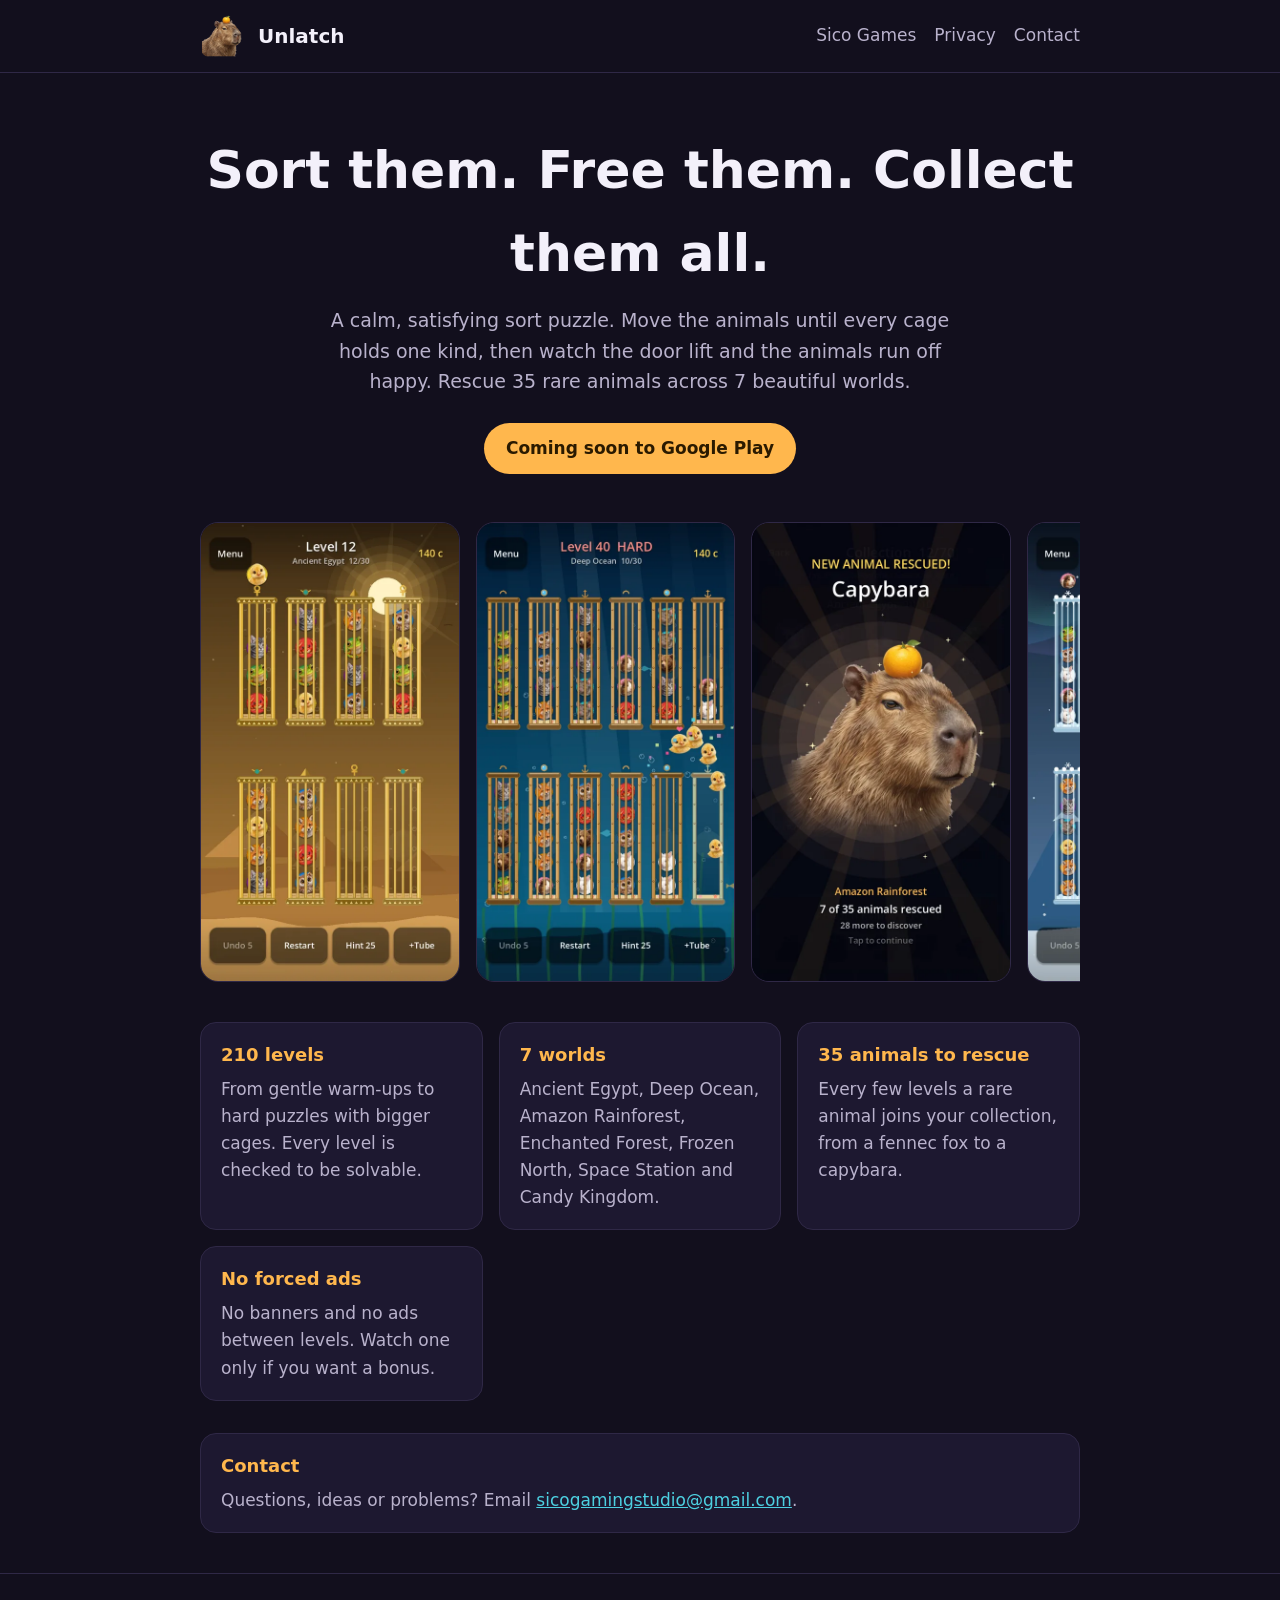
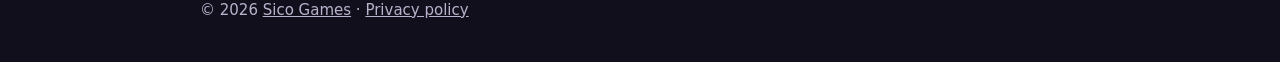
==== unlatch/index.html @ 70e8a8b9 "Generic Sico Games site, Unlatch page under /unlatch/ Co-Authored-By: Claude Opus 5.5 (1M context) <" ====
<!doctype html>
<html lang="en">
<head>
<meta charset="utf-8">
<meta name="viewport" content="width=device-width, initial-scale=1">
<title>Unlatch: Animal Sort Puzzle</title>
<meta name="description" content="A relaxing sort puzzle: sort the animals into cages, open the doors, set them free and collect 35 rare animals across 7 worlds.">
<link rel="icon" href="../img/capybara.webp">
<link rel="stylesheet" href="../style.css">
</head>
<body>
<header class="site">
  <div class="wrap">
    <img src="../img/capybara.webp" alt="">
    <a class="name" href="./">Unlatch</a>
    <nav><a href="../">Sico Games</a><a href="privacy.html">Privacy</a><a href="#contact">Contact</a></nav>
  </div>
</header>

<main class="wrap">
  <section class="hero">
    <h1>Sort them. Free them. Collect them all.</h1>
    <p>A calm, satisfying sort puzzle. Move the animals until every cage holds one kind, then watch the door lift and the animals run off happy. Rescue 35 rare animals across 7 beautiful worlds.</p>
    <a class="badge" href="#">Coming soon to Google Play</a>
  </section>

  <section class="shots" aria-label="Screenshots">
    <img src="../img/egypt.webp" alt="A level in the Ancient Egypt world with golden cages">
    <img src="../img/cage_open.webp" alt="A cage opening and the animals hopping free">
    <img src="../img/reveal.webp" alt="A newly rescued capybara shown full screen">
    <img src="../img/frozen.webp" alt="A level in the Frozen North world with ice cages">
    <img src="../img/progress.webp" alt="The progress screen">
  </section>

  <section class="features">
    <div class="card"><h3>210 levels</h3><p>From gentle warm-ups to hard puzzles with bigger cages. Every level is checked to be solvable.</p></div>
    <div class="card"><h3>7 worlds</h3><p>Ancient Egypt, Deep Ocean, Amazon Rainforest, Enchanted Forest, Frozen North, Space Station and Candy Kingdom.</p></div>
    <div class="card"><h3>35 animals to rescue</h3><p>Every few levels a rare animal joins your collection, from a fennec fox to a capybara.</p></div>
    <div class="card"><h3>No forced ads</h3><p>No banners and no ads between levels. Watch one only if you want a bonus.</p></div>
  </section>

  <section id="contact" class="card">
    <h3>Contact</h3>
    <p>Questions, ideas or problems? Email <a href="mailto:sicogamingstudio@gmail.com">sicogamingstudio@gmail.com</a>.</p>
  </section>
</main>

<footer>
  <div class="wrap">© 2026 <a href="../">Sico Games</a> · <a href="privacy.html">Privacy policy</a></div>
</footer>
</body>
</html>
---- style.css ----
:root {
  --bg: #120f1d;
  --panel: #1d1830;
  --text: #f3f0fa;
  --muted: #b9b2cc;
  --accent: #ffb74d;
  --accent2: #4dd0e1;
  --line: #2f2846;
}
* { box-sizing: border-box; }
body {
  margin: 0;
  background: var(--bg);
  color: var(--text);
  font: 17px/1.6 system-ui, -apple-system, "Segoe UI", Roboto, sans-serif;
}
a { color: var(--accent2); }
.wrap { max-width: 920px; margin: 0 auto; padding: 0 20px; }
header.site { border-bottom: 1px solid var(--line); }
header.site .wrap { display: flex; flex-wrap: wrap; align-items: center; gap: 10px 14px; padding-top: 14px; padding-bottom: 14px; }
header.site img { width: 44px; height: 44px; border-radius: 12px; }
header.site .name { font-weight: 700; font-size: 20px; color: var(--text); text-decoration: none; }
header.site nav { margin-left: auto; display: flex; gap: 18px; }
header.site nav a { color: var(--muted); text-decoration: none; }
header.site nav a:hover { color: var(--text); }
.hero { text-align: center; padding: 56px 0 24px; }
.hero h1 { font-size: clamp(32px, 6vw, 52px); margin: 0 0 10px; }
.hero p { color: var(--muted); font-size: 19px; max-width: 640px; margin: 0 auto 26px; }
.badge {
  display: inline-block; padding: 12px 22px; border-radius: 999px;
  background: var(--accent); color: #2a1a00; font-weight: 700; text-decoration: none;
}
.shots { display: flex; gap: 16px; overflow-x: auto; padding: 24px 0 8px; scroll-snap-type: x mandatory; }
.shots img { height: 460px; border-radius: 18px; border: 1px solid var(--line); scroll-snap-align: center; flex: none; }
.features { display: grid; grid-template-columns: repeat(auto-fit, minmax(240px, 1fr)); gap: 16px; padding: 32px 0; }
.card { background: var(--panel); border: 1px solid var(--line); border-radius: 16px; padding: 18px 20px; }
.card h3 { margin: 0 0 6px; color: var(--accent); font-size: 18px; }
.card p { margin: 0; color: var(--muted); }
footer { border-top: 1px solid var(--line); margin-top: 40px; padding: 24px 0 40px; color: var(--muted); font-size: 15px; }
footer a { color: var(--muted); }
.doc { padding-top: 36px; padding-bottom: 36px; }
.doc table { display: block; overflow-x: auto; }
.doc h1 { font-size: 34px; margin-bottom: 4px; }
.doc .updated { color: var(--muted); margin-top: 0; }
.doc h2 { margin-top: 34px; font-size: 22px; color: var(--accent); }
.doc h3 { font-size: 18px; margin-bottom: 4px; }
.doc table { border-collapse: collapse; width: 100%; margin: 12px 0; font-size: 15px; }
.doc th, .doc td { border: 1px solid var(--line); padding: 8px 10px; text-align: left; vertical-align: top; }
.doc th { background: var(--panel); }
.doc .summary { background: var(--panel); border: 1px solid var(--line); border-radius: 14px; padding: 6px 20px; }
@media (max-width: 600px) {
  header.site nav { gap: 12px; font-size: 15px; margin-left: 0; width: 100%; }
  .shots img { height: 380px; }
}
.card.game { display: flex; gap: 18px; align-items: center; text-decoration: none; color: var(--text); grid-column: 1 / -1; }
.card.game img { width: 140px; border-radius: 14px; flex: none; }
.card.game .more { color: var(--accent2); margin-top: 8px; }
.card.game:hover { border-color: var(--accent); }
@media (max-width: 600px) { .card.game { flex-direction: column; align-items: flex-start; } .card.game img { width: 100%; max-width: 260px; } }
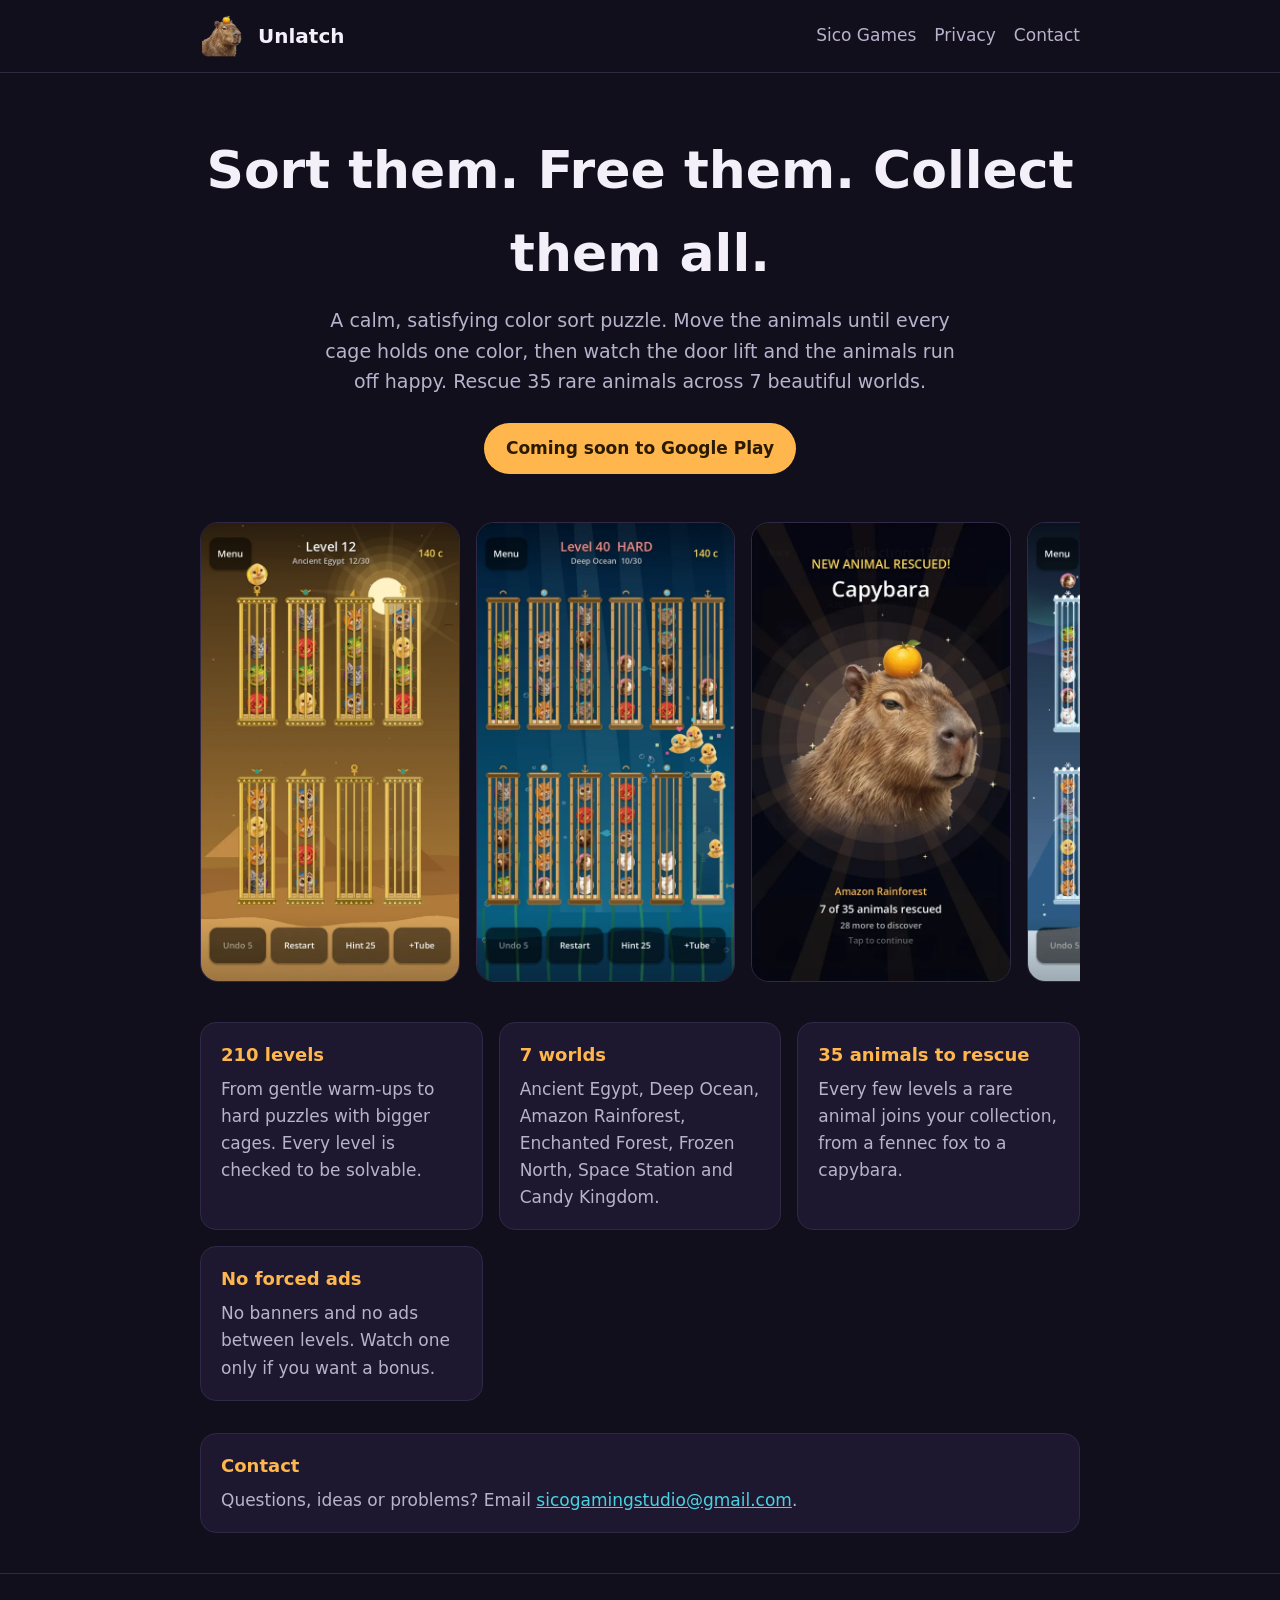
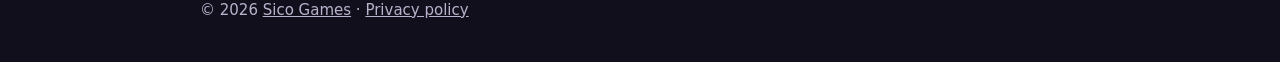
==== commit 6ab8e7e9: "Rename Unlatch to Unlatch: Animal Color Sort Co-Authored-By: Claude Opus 5.5 (1M context) <noreply@a" ====
--- a/unlatch/index.html
+++ b/unlatch/index.html
@@ -3,8 +3,8 @@
 <head>
 <meta charset="utf-8">
 <meta name="viewport" content="width=device-width, initial-scale=1">
-<title>Unlatch: Animal Sort Puzzle</title>
-<meta name="description" content="A relaxing sort puzzle: sort the animals into cages, open the doors, set them free and collect 35 rare animals across 7 worlds.">
+<title>Unlatch: Animal Color Sort</title>
+<meta name="description" content="A relaxing color sort puzzle: sort the animals by color, open the doors, set them free and collect 35 rare animals across 7 worlds.">
 <link rel="icon" href="../img/capybara.webp">
 <link rel="stylesheet" href="../style.css">
 </head>
@@ -20,7 +20,7 @@
 <main class="wrap">
   <section class="hero">
     <h1>Sort them. Free them. Collect them all.</h1>
-    <p>A calm, satisfying sort puzzle. Move the animals until every cage holds one kind, then watch the door lift and the animals run off happy. Rescue 35 rare animals across 7 beautiful worlds.</p>
+    <p>A calm, satisfying color sort puzzle. Move the animals until every cage holds one color, then watch the door lift and the animals run off happy. Rescue 35 rare animals across 7 beautiful worlds.</p>
     <a class="badge" href="#">Coming soon to Google Play</a>
   </section>
 
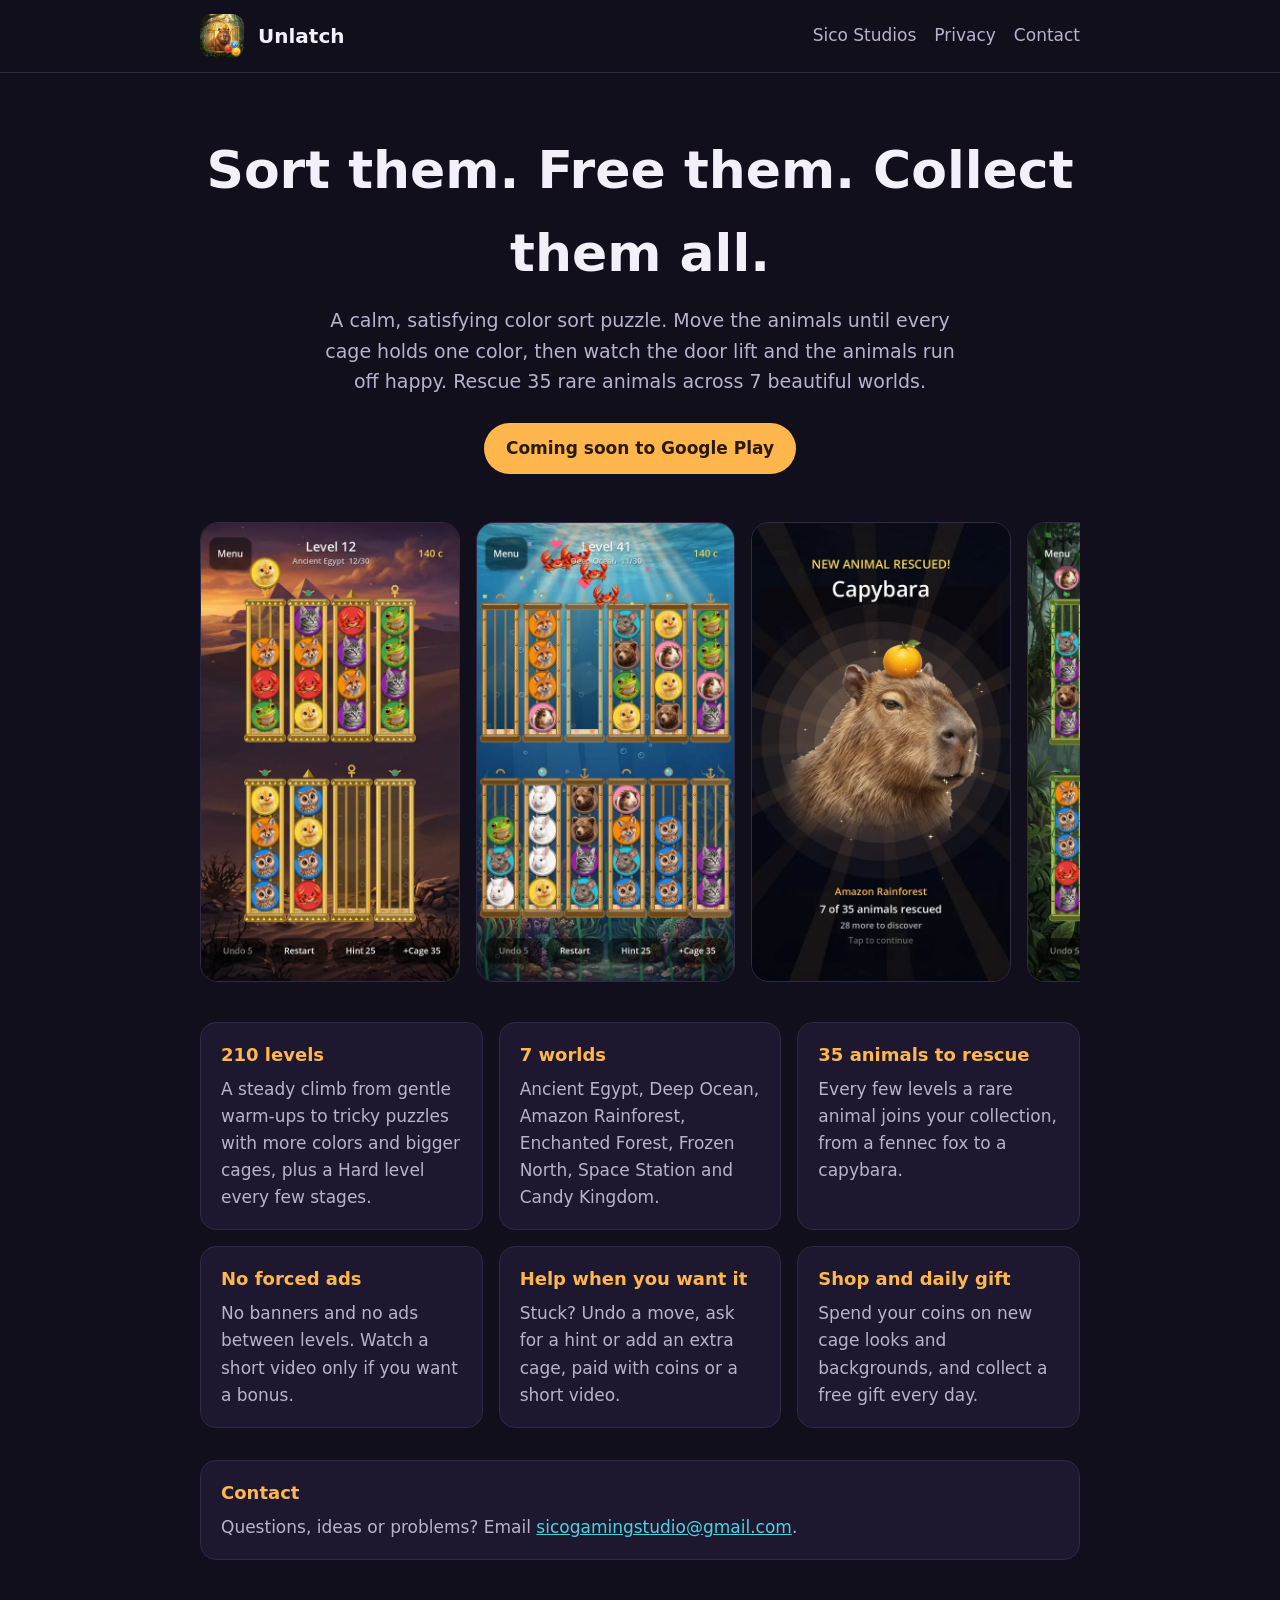
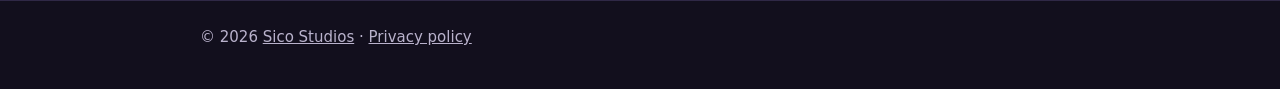
==== commit 241013f0: "Refresh for Unlatch 1.2.0 and the Sico Studios name New screenshots and logo from the current game, " ====
--- a/unlatch/index.html
+++ b/unlatch/index.html
@@ -5,15 +5,15 @@
 <meta name="viewport" content="width=device-width, initial-scale=1">
 <title>Unlatch: Animal Color Sort</title>
 <meta name="description" content="A relaxing color sort puzzle: sort the animals by color, open the doors, set them free and collect 35 rare animals across 7 worlds.">
-<link rel="icon" href="../img/capybara.webp">
+<link rel="icon" href="../img/icon.webp">
 <link rel="stylesheet" href="../style.css">
 </head>
 <body>
 <header class="site">
   <div class="wrap">
-    <img src="../img/capybara.webp" alt="">
+    <img src="../img/icon.webp" alt="">
     <a class="name" href="./">Unlatch</a>
-    <nav><a href="../">Sico Games</a><a href="privacy.html">Privacy</a><a href="#contact">Contact</a></nav>
+    <nav><a href="../">Sico Studios</a><a href="privacy.html">Privacy</a><a href="#contact">Contact</a></nav>
   </div>
 </header>
 
@@ -28,15 +28,21 @@
     <img src="../img/egypt.webp" alt="A level in the Ancient Egypt world with golden cages">
     <img src="../img/cage_open.webp" alt="A cage opening and the animals hopping free">
     <img src="../img/reveal.webp" alt="A newly rescued capybara shown full screen">
+    <img src="../img/rainforest.webp" alt="A level in the Amazon Rainforest world with jungle cages">
     <img src="../img/frozen.webp" alt="A level in the Frozen North world with ice cages">
+    <img src="../img/space.webp" alt="A level on the Space Station with metal cages">
+    <img src="../img/shop.webp" alt="The shop with new cage looks to buy with coins">
+    <img src="../img/daily_gift.webp" alt="The daily gift with bigger rewards for each day in a row">
     <img src="../img/progress.webp" alt="The progress screen">
   </section>
 
   <section class="features">
-    <div class="card"><h3>210 levels</h3><p>From gentle warm-ups to hard puzzles with bigger cages. Every level is checked to be solvable.</p></div>
+    <div class="card"><h3>210 levels</h3><p>A steady climb from gentle warm-ups to tricky puzzles with more colors and bigger cages, plus a Hard level every few stages.</p></div>
     <div class="card"><h3>7 worlds</h3><p>Ancient Egypt, Deep Ocean, Amazon Rainforest, Enchanted Forest, Frozen North, Space Station and Candy Kingdom.</p></div>
     <div class="card"><h3>35 animals to rescue</h3><p>Every few levels a rare animal joins your collection, from a fennec fox to a capybara.</p></div>
-    <div class="card"><h3>No forced ads</h3><p>No banners and no ads between levels. Watch one only if you want a bonus.</p></div>
+    <div class="card"><h3>No forced ads</h3><p>No banners and no ads between levels. Watch a short video only if you want a bonus.</p></div>
+    <div class="card"><h3>Help when you want it</h3><p>Stuck? Undo a move, ask for a hint or add an extra cage, paid with coins or a short video.</p></div>
+    <div class="card"><h3>Shop and daily gift</h3><p>Spend your coins on new cage looks and backgrounds, and collect a free gift every day.</p></div>
   </section>
 
   <section id="contact" class="card">
@@ -46,7 +52,7 @@
 </main>
 
 <footer>
-  <div class="wrap">© 2026 <a href="../">Sico Games</a> · <a href="privacy.html">Privacy policy</a></div>
+  <div class="wrap">© 2026 <a href="../">Sico Studios</a> · <a href="privacy.html">Privacy policy</a></div>
 </footer>
 </body>
 </html>
